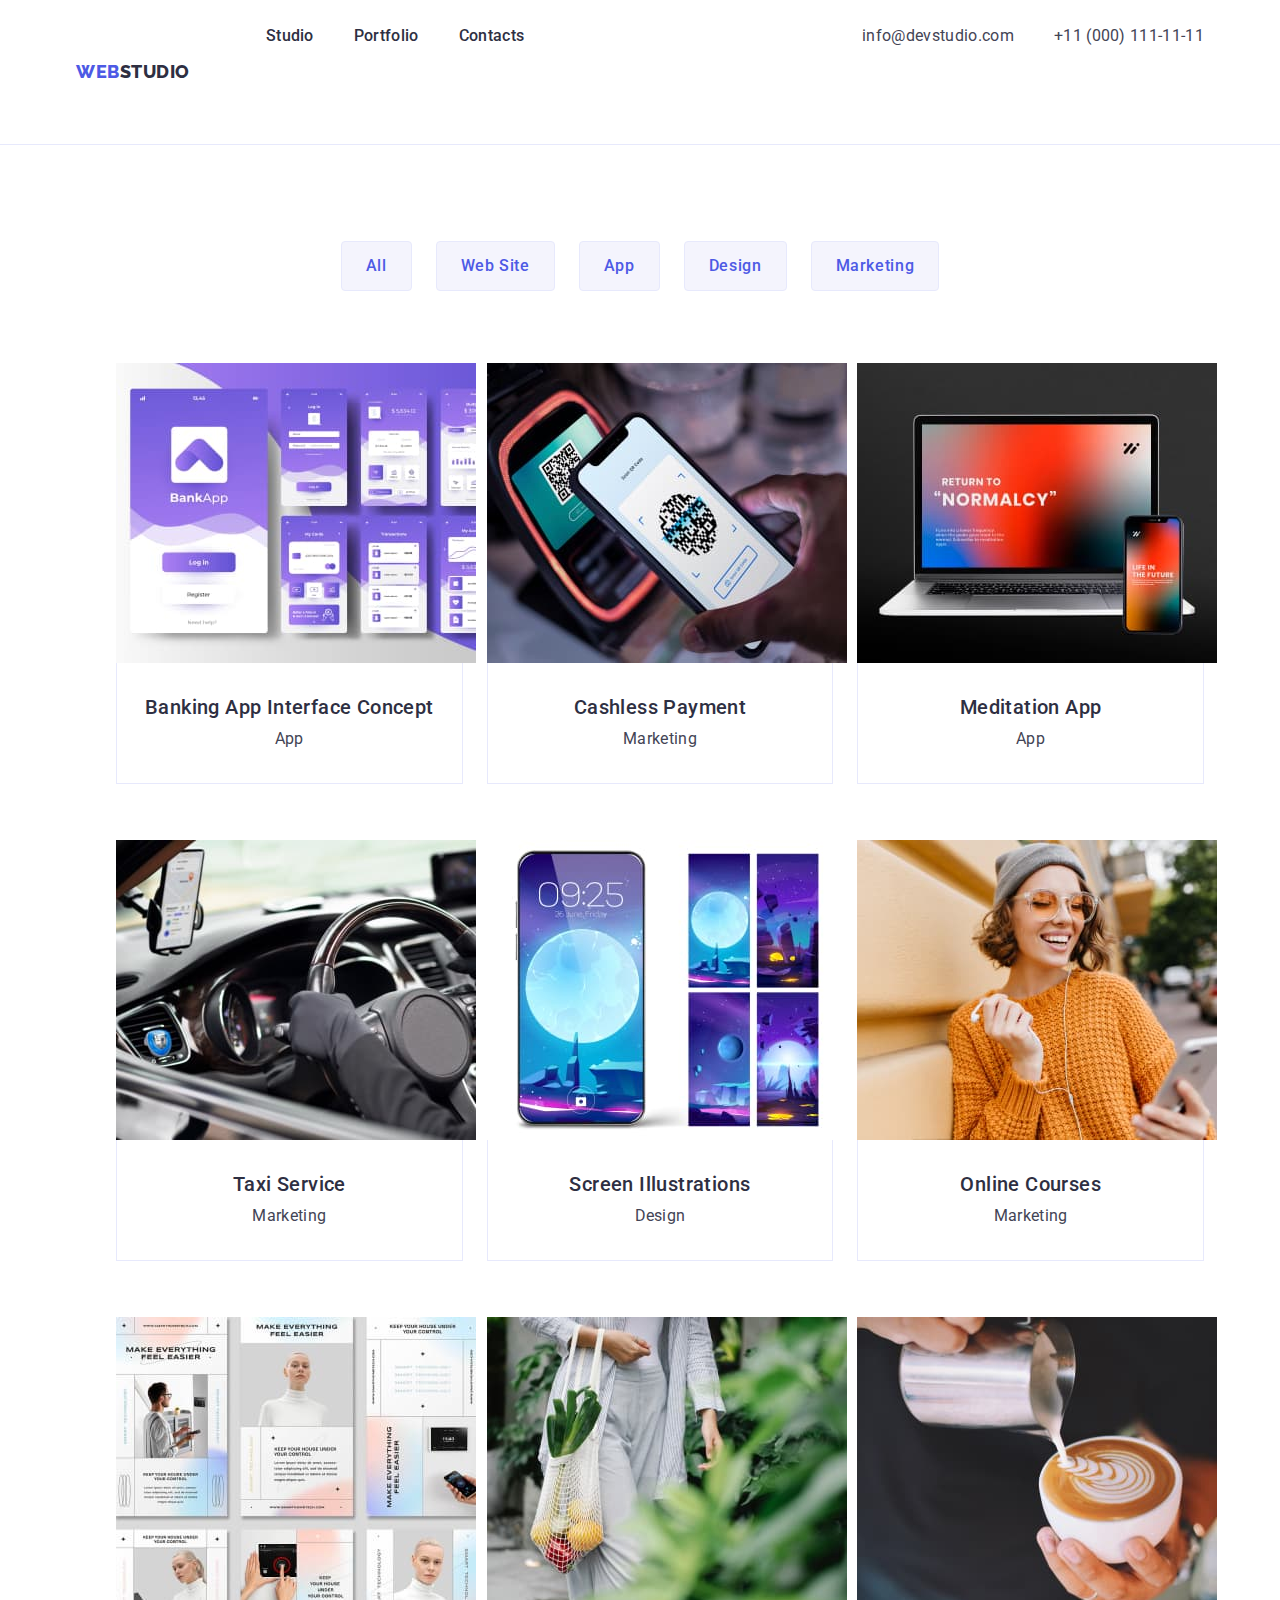
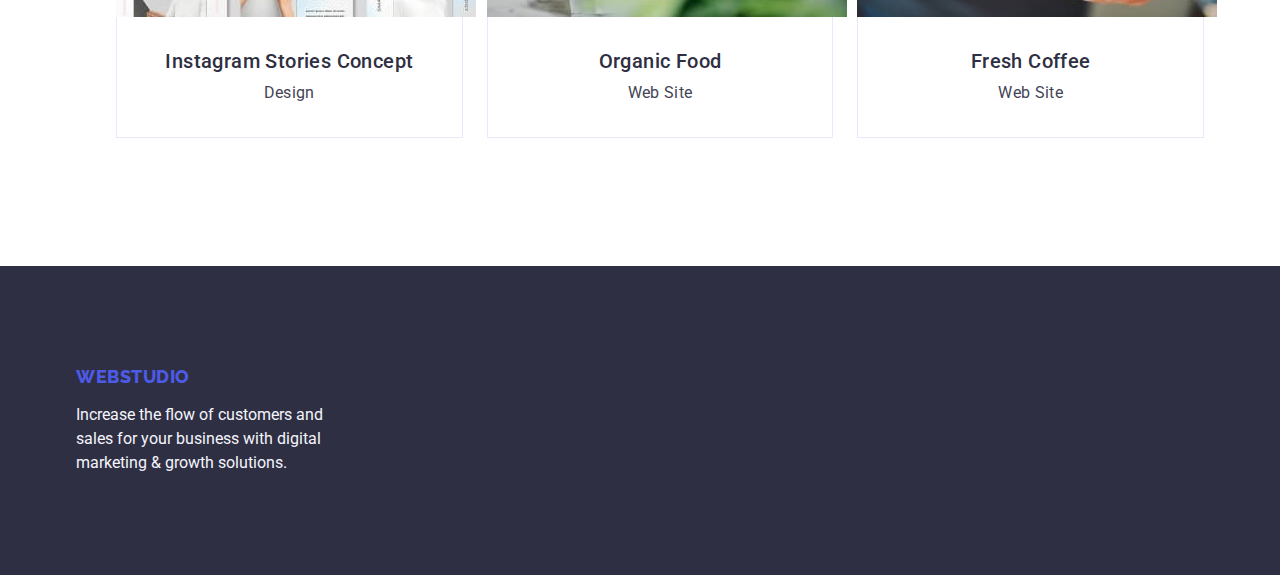
==== portfolio.html @ ddf5508e "Add files via upload" ====
<!DOCTYPE html>
<html lang="en">

<head>
    <meta charset="UTF-8">
    <meta http-equiv="X-UA-Compatible" content="IE=edge">
    <meta name="viewport" content="width=device-width, initial-scale=1.0">
    <title>Document</title>
    <link href="https://cdn.jsdelivr.net/npm/modern-normalize@1.1.0/modern-normalize.min.css" rel="stylesheet">
    <link rel="preconnect" href="https://fonts.googleapis.com">
    <link rel="preconnect" href="https://fonts.gstatic.com" crossorigin>
    <link
        href="https://fonts.googleapis.com/css2?family=Raleway:wght@800&family=Roboto:wght@400;500;700;900&display=swap"
        rel="stylesheet">
    <link rel="stylesheet" href="./css/styles.css" />
</head>
<body class="body">
    <header class="box">
        <div class="header-div container">
            <nav class="nav-nav">
                <a href="./index.html" class="logo link">Web<span class="span">Studio</span>
                </a>
                <ul class="list listt">
                    <li class="menua">
                        <a href="./index.html" class="menu link">Studio </a>
                    </li>
                    <li class="menua">
                        <a href="./portfolio.html" class="menu link">Portfolio </a>
                    </li>
                    <li class="menua"><a href="" class="menu link">Contacts </a></li>
                </ul>
            </nav>
            <address class="adress">
                <ul class="list listt">
                    <li class="malto">
                        <a class="adress link" href="mailto:info@devstudio.com">info@devstudio.com</a>
                    </li>
                    <li class="tel">
                        <a class="adress link" href="tel:+110001111111">+11 (000) 111-11-11</a>
                    </li>
                </ul>
            </address>
        </div>
    </header>
    <main>
        <section class="menuport">
            <div class="container">
            <h1 class="botn visually-hidden">botn</h1>
            <ul class="listportt">
                <li class="knopka" ><button type="button" class="search-btn">All</button> </li>
                <li class="knopka" ><button type="button" class="search-btn">Web Site</button> </li>
                <li class="knopka" ><button type="button" class="search-btn">App</button> </li>
                <li class="knopka" ><button type="button" class="search-btn">Design</button></li>
                <li class="knopka" ><button type="button" class="search-btn">Marketing</button> </li>
            </ul>
            <ul class="listport">
                <li class="personand">
                    <a href="#" class="webs link">
                        <img src="./images/imge-9.jpg" alt="app">
                        <div class="personimg"> 
                        <h2 class="name">Banking App Interface Concept</h2>
                        <p class="work">App</p>
                        </div>
                    </a>
                </li>
                <li class="personand">
                    <a href="#" class="webs link">
                        <img src="./images/imge-8.jpg" alt="app">
                        <div class="personimg">
                        <h2 class="name">Cashless Payment</h2>
                        <p class="work">Marketing</p>
                        </div>
                    </a>
                </li>
                <li class="personand">
                    <a href="#" class="webs link">
                        <img src="./images/imge-7.jpg" alt="app">
                        <div class="personimg">
                        <h2 class="name">Meditation App</h2>
                        <p class="work">App</p>
                        </div>
                    </a>
                </li>
                <li class="personand">
                    <a href="#" class="webs link">
                        <img src="./images/imge-6.jpg" alt="app">
                        <div class="personimg">
                        <h2 class="name">Taxi Service</h2>
                        <p class="work">Marketing</p>
                        </div>
                    </a>
                </li>
                <li class="personand">
                    <a href="#" class="webs link">
                        <img src="./images/imge-5.jpg" alt="app">
                        <div class="personimg">
                        <h2 class="name">Screen Illustrations</h2>
                        <p class="work">Design</p>
                        </div>
                    </a>
                </li>
                <li class="personand">
                    <a href="#" class="webs link">
                        <img src="./images/imge-4.jpg" alt="app">
                        <div class="personimg">
                        <h2 class="name">Online Courses</h2>
                        <p class="work">Marketing</p>
                        </div>
                    </a>
                </li>
                <li class="personand">
                    <a href="#" class="webs link">
                        <img src="./images/imge-3.jpg" alt="app">
                        <div class="personimg">
                        <h2 class="name">Instagram Stories Concept</h2>
                        <p class="work">Design</p>
                        </div>
                    </a>
                </li>
                <li class="personand">
                    <a href="#" class="webs link">
                        <img src="./images/imge-2.jpg" alt="app">
                        <div class="personimg">
                        <h2 class="name">Organic Food</h2>
                        <p class="work">Web Site</p>
                        </div>
                    </a>
                </li>
                <li class="personand">
                    <a href="#" class="webs link">
                        <img src="./images/imge-1.jpg" alt="app">
                        <div class="personimg">
                        <h2 class="name">Fresh Coffee</h2>
                        <p class="work">Web Site</p>
                        </div>
                    </a>
                </li>
            </ul>
            </div>
        </section>
    </main>
<footer class="footer">
    <div class="container">
        <a href="./index.html" class="logoo link">Web<span class="span-footer">Studio</span></a>
        <p class="footer-text">
            Increase the flow of customers and sales for your business with
            digital marketing & growth solutions.
        </p>
    </div>
</footer>
</body>
</html>
---- css/styles.css ----
:root {
  --brend: #4d5ae5;
  --dark: #2e2f42;
  --white: #ffffff;
  --btn: #4d5ae5;
  --iris: #4d5ae5;
  --cold: #f4f4fd;
  --ocian: #404bbf;
  --slate: #434455;
}

.visually-hidden {
  position: absolute;
  width: 1px;
  height: 1px;
  margin: -1px;
  border: 0;
  padding: 0;
  white-space: nowrap;
  clip-path: inset(100%);
  clip: rect(0 0 0 0);
  overflow: hidden;
}

.arks {
  visibility: hidden;
  margin-bottom: 8px;
}

.botn {
  visibility: hidden;
  margin: 0;
  margin-bottom: 8px;
}

img {
  display: block;
}

.body {
  font-family: "Roboto", sans-serif;
  color: var(--slate);
  background-color: var(--white);
}

.logo {
  font-family: "Raleway", sans-serif;
  font-weight: 800;
  font-size: 18px;
  line-height: 1.17;
  color: var(--brend);
  letter-spacing: 0.03em;
  text-transform: uppercase;
  margin-right: 76px;
  display: inline-block;
}

.logoo {
  font-family: "Raleway", sans-serif;
  font-weight: 800;
  font-size: 18px;
  line-height: 1.17;
  color: var(--brend);
  letter-spacing: 0.03em;
  text-transform: uppercase;
  display: inline-block;
  margin-bottom: 16px;

}

.link {
  text-decoration: none;
}

.link:hover {
  color: var(--ocian);
}

.link:focus {
  color: var(--ocian);
}

.span {
  color: var(--dark);
}

.menu {
  font-weight: 500;
  font-size: 16px;
  line-height: 1.5;
  letter-spacing: 0.02em;
  color: var(--dark);
  padding: 24px 0;
  display: inline-block;
}

.menu:hover {
  color: var(--ocian);
}

.menu:focus {
  color: var(--ocian);
}

.list {
  list-style: none;
  gap: 24px;
  display: flex;
  margin: 0;
  padding-left: 0;
  margin-bottom: 72px;
}

.listt {
  gap: 40px;
}

.adres {
  font-style: normal;
}

.mail {
  font-style: normal;
  font-weight: 400;
  font-size: 16px;
  line-height: 24px;
  letter-spacing: 0.02em;
  color: var(--dark);
}

.adress {
  font-style: normal;
  line-height: 1.5;
  letter-spacing: 0.02em;
  color: var(--slate);
  margin-left: auto;
}

.adress:hover {
  color: var(--ocian);
}

.adress:focus {
  color: var(--ocian);
}

.mainsection {
  background: var(--dark);
  padding: 188px 0;
}

.maintext {
  font-weight: 700;
  font-size: 56px;
  line-height: 1.07;
  text-align: center;
  letter-spacing: 0.02em;
  color: var(--white);
  max-width: 496px;
  margin: 0;
  margin-left: auto;
  margin-right: auto;
  margin-bottom: 48px;
}

.btn {
  cursor: pointer;
  background: var(--brend);
  font-family: "Roboto", sans-serif;
  font-style: normal;
  font-weight: 500;
  font-size: 16px;
  line-height: 24px;
  letter-spacing: 0.04em;
  color: var(--white);
  display: block;
  min-width: 169px;
  height: 56px;
  border: none;
  background-color: var(--btn);
  border-radius: 4px;
  cursor: pointer;
  margin: 0;
  margin-left: auto;
  margin-right: auto;
}

.btn:hover {
  background-color: var(--ocian);
}

.btn:focus {
  background-color: var(--ocian);
}

.strategy {
  font-weight: 500;
  font-size: 20px;
  line-height: 24px;
  letter-spacing: 0.02em;
  color: var(--dark);
  margin: 0;
  margin-bottom: 8px;
}

.strategytext {
  font-weight: 400;
  font-size: 16px;
  line-height: 24px;
  letter-spacing: 0.02em;
  color: var(--slate);
  margin: 0;
}

.punctuality {
  font-weight: 500;
  font-size: 20px;
  line-height: 24px;
  letter-spacing: 0.02em;
  color: var(--dark);
}

.punctualitytext {
  font-weight: 400;
  font-size: 16px;
  line-height: 24px;
  letter-spacing: 0.02em;
  color: var(--slate);
}

.diligence {
  font-weight: 500;
  font-size: 20px;
  line-height: 24px;
  letter-spacing: 0.02em;
  color: var(--dark);
  flex: none;
  order: 0;
  flex-grow: 0;
}

.diligencetext {
  font-weight: 400;
  font-size: 16px;
  line-height: 24px;
  letter-spacing: 0.02em;
  color: var(--slate);
  flex: none;
  order: 1;
  flex-grow: 0;
}

.technologies {
  font-weight: 500;
  font-size: 20px;
  line-height: 24px;
  letter-spacing: 0.02em;
  color: var(--dark);
}

.technologiestext {
  font-weight: 400;
  font-size: 16px;
  line-height: 24px;
  letter-spacing: 0.02em;
  color: var(--slate);
  flex: none;
  order: 1;
  flex-grow: 0;
}

.ourjobe {
  text-transform: capitalize;
  font-weight: 700;
  font-size: 36px;
  line-height: 1.11;
  text-align: center;
  color: var(--dark);
  margin: 0;
  margin-bottom: 72px;
}

.team {
  background-color: var(--cold);
  padding: 120px 0;
}

.teamtext {
  background-color: var(--cold);
  font-weight: 700;
  font-size: 36px;
  line-height: 1.11;
  text-align: center;
  letter-spacing: 0.02em;
  text-transform: capitalize;
  color: var(--dark);
  margin: 0;
  margin-bottom: 72px;
}

.back {
  background-color: var(--white);
  margin: 0;
  padding-left: 0;
  border-radius: 0px 0px 4px 4px;
}

.bac {
  background-color: var(--cold);
}

.knopka {
  margin: 0;
  padding-left: 0;
}

.name {
  font-weight: 500;
  font-size: 20px;
  line-height: 24px;
  letter-spacing: 0.02em;
  color: var(--dark);
  text-align: center;
  margin: 0;
  margin-bottom: 8px;
}

.work {
  font-weight: 400;
  font-size: 16px;
  line-height: 24px;
  letter-spacing: 0.02em;
  color: var(--slate);
  margin: 0;
  text-align: center;
}

.footer {
  background: var(--dark);
  padding: 100px 0;
}

text .span-footer {
  font-family: "Raleway", sans-serif;
  font-weight: 800;
  font-size: 18px;
  line-height: 21px;
  color: var(--cold);
  line-height: 1.17;
  letter-spacing: 0.03em;
  text-transform: uppercase;
  margin: 0;
}

.footer-text {
  font-weight: 400;
  font-size: 16px;
  line-height: 24px;
  color: var(--cold);
  max-width: 264px;
  margin: 0;
}

.search-btn {
  font-family: "Roboto", sans-serif;
  font-style: normal;
  font-weight: 500;
  font-size: 16px;
  line-height: 24px;
  letter-spacing: 0.04em;
  color: var(--brend);
  box-sizing: border-box;
  background: var(--cold);
  border: 1px solid #e7e9fc;
  border-radius: 4px;
  cursor: pointer;
  padding: 12px 24px;
}

.search-btn:hover {
  color: var(--white);
  background-color: var(--ocian);
  border: 1px solid transparent;
}

.search-btn:focus {
  color: var(--white);
  background-color: var(--ocian);
  border: 1px solid transparent;
}

.box {
  border-bottom: 1px solid #e7e9fc;
}

.header-div {
  display: flex;
  align-items: center;
}

.container {
  width: 1158px;
  padding: 0 15px;
  margin: 0 auto;
}

.nav-nav {
  display: flex;
  align-items: center;
  display: flex;
}

.menua {
  padding-left: 0;
  margin: 0;
}
.malto {
  margin: 0;
  padding-left: 0;
}

.tel {
  margin: 0;
  padding-left: 0;
}

.mainsection-two {
  padding: 120px 0;
}

.two {
  gap: 24px;
}

.jobe {
  padding-bottom: 120px;
}

.section-twostrategy {
  margin: 0px;
  padding-left: 0;
  flex-basis: calc((100% - 72px) / 4);
}

.three {
  width: calc((100% - 48px) / 3);
  margin: 0;
}

.person {
  padding: 32px 16px;
  border-radius: 0px 0px 4px 4px;
}

.photo {
  width: 360px;
  height: 300px;
  border: 1px solid #e7e9fc;
}

.menuport {
  padding: 96px 0 120px;
}

.listport {
  display: flex;
  list-style: none;
  flex-wrap: wrap;
  row-gap: 48px;
  margin: 0;
  gap: 48px;
  column-gap: 24px;
}

.listportt {
  justify-content: center;
  padding: 0px;
  gap: 24px;
  list-style: none;
  display: flex;
  flex-direction: row;
  align-items: flex-start;
  margin: 0;
  margin-bottom: 72px;
}

.personimg {
  padding: 32px 16px;
  border: 1px solid #e7e9fc;
  border-top: none;
  margin-bottom: 8px;
}

.personand {
  width: calc((100% - 48px) / 3);
}
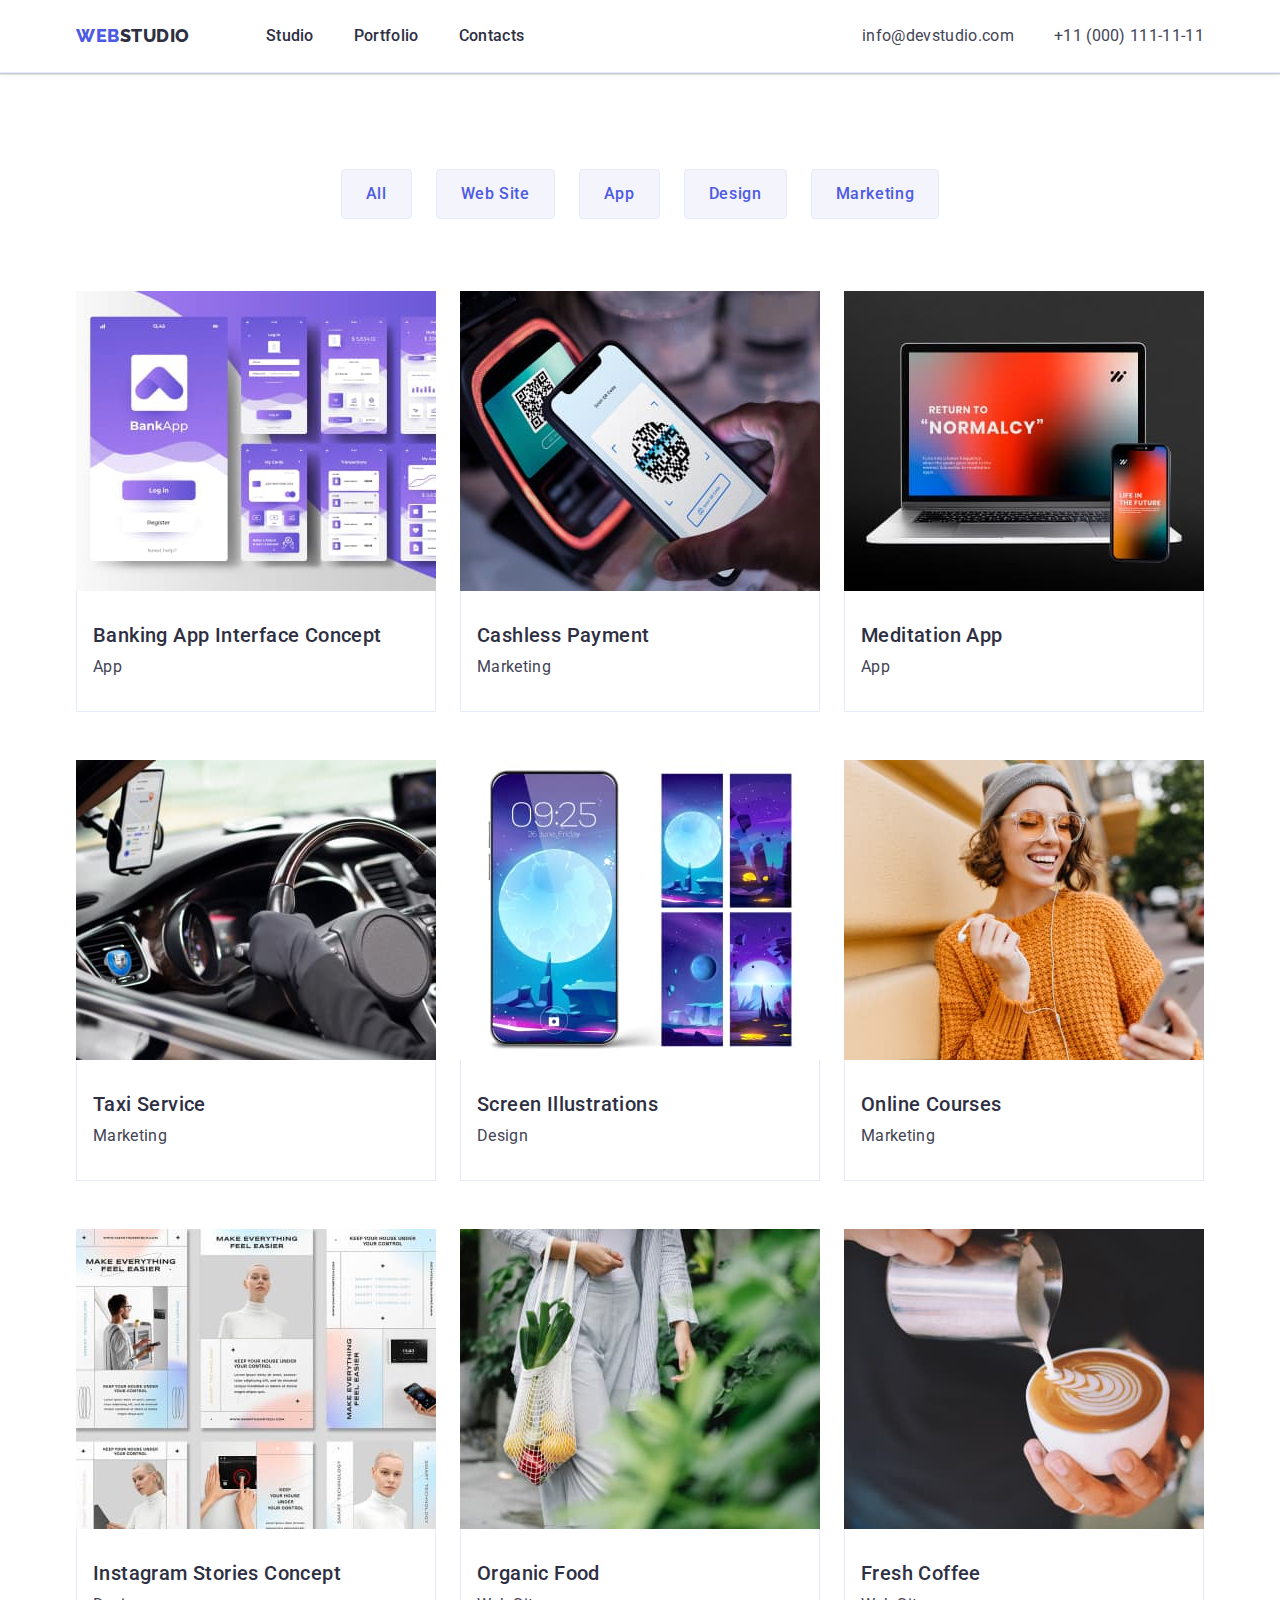
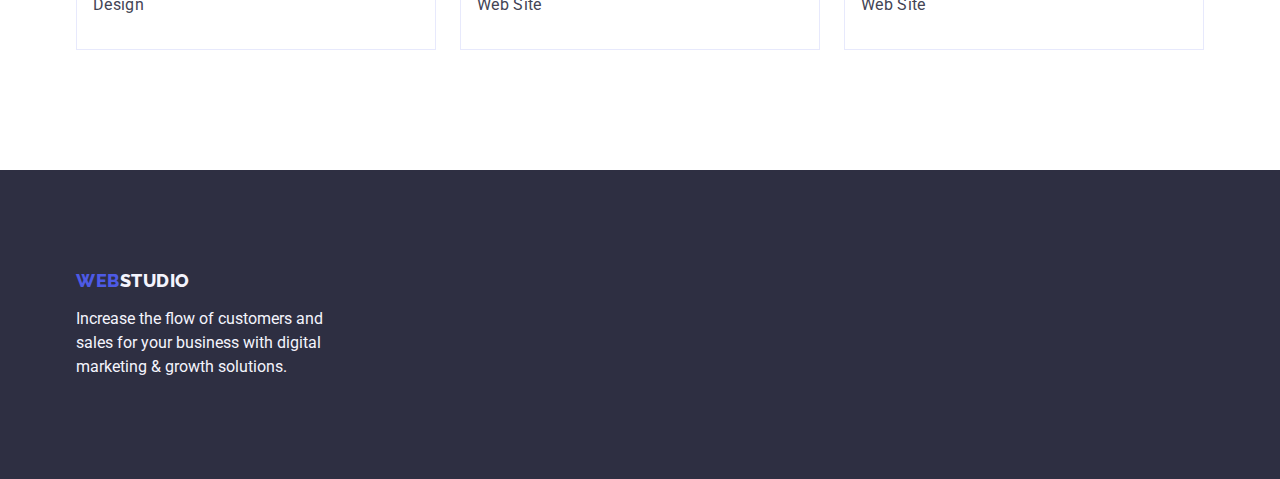
==== commit 600a9e40: "Add files via upload" ====
--- a/portfolio.html
+++ b/portfolio.html
@@ -14,6 +14,7 @@
         rel="stylesheet">
     <link rel="stylesheet" href="./css/styles.css" />
 </head>
+
 <body class="body">
     <header class="box">
         <div class="header-div container">
@@ -45,108 +46,109 @@
     <main>
         <section class="menuport">
             <div class="container">
-            <h1 class="botn visually-hidden">botn</h1>
-            <ul class="listportt">
-                <li class="knopka" ><button type="button" class="search-btn">All</button> </li>
-                <li class="knopka" ><button type="button" class="search-btn">Web Site</button> </li>
-                <li class="knopka" ><button type="button" class="search-btn">App</button> </li>
-                <li class="knopka" ><button type="button" class="search-btn">Design</button></li>
-                <li class="knopka" ><button type="button" class="search-btn">Marketing</button> </li>
-            </ul>
-            <ul class="listport">
-                <li class="personand">
-                    <a href="#" class="webs link">
-                        <img src="./images/imge-9.jpg" alt="app">
-                        <div class="personimg"> 
-                        <h2 class="name">Banking App Interface Concept</h2>
-                        <p class="work">App</p>
-                        </div>
-                    </a>
-                </li>
-                <li class="personand">
-                    <a href="#" class="webs link">
-                        <img src="./images/imge-8.jpg" alt="app">
-                        <div class="personimg">
-                        <h2 class="name">Cashless Payment</h2>
-                        <p class="work">Marketing</p>
-                        </div>
-                    </a>
-                </li>
-                <li class="personand">
-                    <a href="#" class="webs link">
-                        <img src="./images/imge-7.jpg" alt="app">
-                        <div class="personimg">
-                        <h2 class="name">Meditation App</h2>
-                        <p class="work">App</p>
-                        </div>
-                    </a>
-                </li>
-                <li class="personand">
-                    <a href="#" class="webs link">
-                        <img src="./images/imge-6.jpg" alt="app">
-                        <div class="personimg">
-                        <h2 class="name">Taxi Service</h2>
-                        <p class="work">Marketing</p>
-                        </div>
-                    </a>
-                </li>
-                <li class="personand">
-                    <a href="#" class="webs link">
-                        <img src="./images/imge-5.jpg" alt="app">
-                        <div class="personimg">
-                        <h2 class="name">Screen Illustrations</h2>
-                        <p class="work">Design</p>
-                        </div>
-                    </a>
-                </li>
-                <li class="personand">
-                    <a href="#" class="webs link">
-                        <img src="./images/imge-4.jpg" alt="app">
-                        <div class="personimg">
-                        <h2 class="name">Online Courses</h2>
-                        <p class="work">Marketing</p>
-                        </div>
-                    </a>
-                </li>
-                <li class="personand">
-                    <a href="#" class="webs link">
-                        <img src="./images/imge-3.jpg" alt="app">
-                        <div class="personimg">
-                        <h2 class="name">Instagram Stories Concept</h2>
-                        <p class="work">Design</p>
-                        </div>
-                    </a>
-                </li>
-                <li class="personand">
-                    <a href="#" class="webs link">
-                        <img src="./images/imge-2.jpg" alt="app">
-                        <div class="personimg">
-                        <h2 class="name">Organic Food</h2>
-                        <p class="work">Web Site</p>
-                        </div>
-                    </a>
-                </li>
-                <li class="personand">
-                    <a href="#" class="webs link">
-                        <img src="./images/imge-1.jpg" alt="app">
-                        <div class="personimg">
-                        <h2 class="name">Fresh Coffee</h2>
-                        <p class="work">Web Site</p>
-                        </div>
-                    </a>
-                </li>
-            </ul>
+                <h1 class="botn visually-hidden">botn</h1>
+                <ul class="listportt">
+                    <li class="knopka"><button type="button" class="search-btn">All</button> </li>
+                    <li class="knopka"><button type="button" class="search-btn">Web Site</button> </li>
+                    <li class="knopka"><button type="button" class="search-btn">App</button> </li>
+                    <li class="knopka"><button type="button" class="search-btn">Design</button></li>
+                    <li class="knopka"><button type="button" class="search-btn">Marketing</button> </li>
+                </ul>
+                <ul class="listport">
+                    <li class="personand">
+                        <a href="#" class="webs link">
+                            <img src="./images/imge-9.jpg" alt="app">
+                            <div class="personimg">
+                                <h2 class="name">Banking App Interface Concept</h2>
+                                <p class="work">App</p>
+                            </div>
+                        </a>
+                    </li>
+                    <li class="personand">
+                        <a href="#" class="webs link">
+                            <img src="./images/imge-8.jpg" alt="app">
+                            <div class="personimg">
+                                <h2 class="name">Cashless Payment</h2>
+                                <p class="work">Marketing</p>
+                            </div>
+                        </a>
+                    </li>
+                    <li class="personand">
+                        <a href="#" class="webs link">
+                            <img src="./images/imge-7.jpg" alt="app">
+                            <div class="personimg">
+                                <h2 class="name">Meditation App</h2>
+                                <p class="work">App</p>
+                            </div>
+                        </a>
+                    </li>
+                    <li class="personand">
+                        <a href="#" class="webs link">
+                            <img src="./images/imge-6.jpg" alt="app">
+                            <div class="personimg">
+                                <h2 class="name">Taxi Service</h2>
+                                <p class="work">Marketing</p>
+                            </div>
+                        </a>
+                    </li>
+                    <li class="personand">
+                        <a href="#" class="webs link">
+                            <img src="./images/imge-5.jpg" alt="app">
+                            <div class="personimg">
+                                <h2 class="name">Screen Illustrations</h2>
+                                <p class="work">Design</p>
+                            </div>
+                        </a>
+                    </li>
+                    <li class="personand">
+                        <a href="#" class="webs link">
+                            <img src="./images/imge-4.jpg" alt="app">
+                            <div class="personimg">
+                                <h2 class="name">Online Courses</h2>
+                                <p class="work">Marketing</p>
+                            </div>
+                        </a>
+                    </li>
+                    <li class="personand">
+                        <a href="#" class="webs link">
+                            <img src="./images/imge-3.jpg" alt="app">
+                            <div class="personimg">
+                                <h2 class="name">Instagram Stories Concept</h2>
+                                <p class="work">Design</p>
+                            </div>
+                        </a>
+                    </li>
+                    <li class="personand">
+                        <a href="#" class="webs link">
+                            <img src="./images/imge-2.jpg" alt="app">
+                            <div class="personimg">
+                                <h2 class="name">Organic Food</h2>
+                                <p class="work">Web Site</p>
+                            </div>
+                        </a>
+                    </li>
+                    <li class="personand">
+                        <a href="#" class="webs link">
+                            <img src="./images/imge-1.jpg" alt="app">
+                            <div class="personimg">
+                                <h2 class="name">Fresh Coffee</h2>
+                                <p class="work">Web Site</p>
+                            </div>
+                        </a>
+                    </li>
+                </ul>
             </div>
         </section>
     </main>
-<footer class="footer">
-    <div class="container">
-        <a href="./index.html" class="logoo link">Web<span class="span-footer">Studio</span></a>
-        <p class="footer-text">
-            Increase the flow of customers and sales for your business with
-            digital marketing & growth solutions.
-        </p>
-    </div>
-</footer>
+    <footer class="footer">
+        <div class="container">
+            <a href="./index.html" class="logoo link">Web<span class="span-footer">Studio</span></a>
+            <p class="footer-text">
+                Increase the flow of customers and sales for your business with
+                digital marketing & growth solutions.
+            </p>
+        </div>
+    </footer>
 </body>
+
 </html>--- a/css/styles.css
+++ b/css/styles.css
@@ -108,7 +108,6 @@
   display: flex;
   margin: 0;
   padding-left: 0;
-  margin-bottom: 72px;
 }
 
 .listt {
@@ -145,8 +144,18 @@
 }
 
 .mainsection {
+  max-width: 1440px;
   background: var(--dark);
   padding: 188px 0;
+  background-image: url(../images/people-office\ 1.png);
+  background-repeat: no-repeat;
+  background-position: center;
+  background-size: cover;
+  margin-left: auto;
+  margin-right: auto;
+  background-size: 1440px 600px;
+  background-image: linear-gradient(rgba(46, 47, 66, 0.7), rgba(46, 47, 66, 0.7)),
+      url(../images/people-office\ 1.png);
 }
 
 .maintext {
@@ -320,7 +329,6 @@
   line-height: 24px;
   letter-spacing: 0.02em;
   color: var(--dark);
-  text-align: center;
   margin: 0;
   margin-bottom: 8px;
 }
@@ -332,7 +340,6 @@
   letter-spacing: 0.02em;
   color: var(--slate);
   margin: 0;
-  text-align: center;
 }
 
 .footer {
@@ -340,7 +347,7 @@
   padding: 100px 0;
 }
 
-text .span-footer {
+.span-footer {
   font-family: "Raleway", sans-serif;
   font-weight: 800;
   font-size: 18px;
@@ -391,6 +398,7 @@
 
 .box {
   border-bottom: 1px solid #e7e9fc;
+  box-shadow:0px 2px 1px rgba(46, 47, 66, 0.08), 0px 1px 1px rgba(46, 47, 66, 0.16), 0px 1px 6px rgba(46, 47, 66, 0.08);
 }
 
 .header-div {
@@ -448,6 +456,7 @@
 }
 
 .person {
+  text-align: center;
   padding: 32px 16px;
   border-radius: 0px 0px 4px 4px;
 }
@@ -470,6 +479,8 @@
   margin: 0;
   gap: 48px;
   column-gap: 24px;
+  padding: 0;
+  padding-left: 0;
 }
 
 .listportt {
@@ -482,13 +493,13 @@
   align-items: flex-start;
   margin: 0;
   margin-bottom: 72px;
+  padding-left: 0;
 }
 
 .personimg {
   padding: 32px 16px;
   border: 1px solid #e7e9fc;
   border-top: none;
-  margin-bottom: 8px;
 }
 
 .personand {
